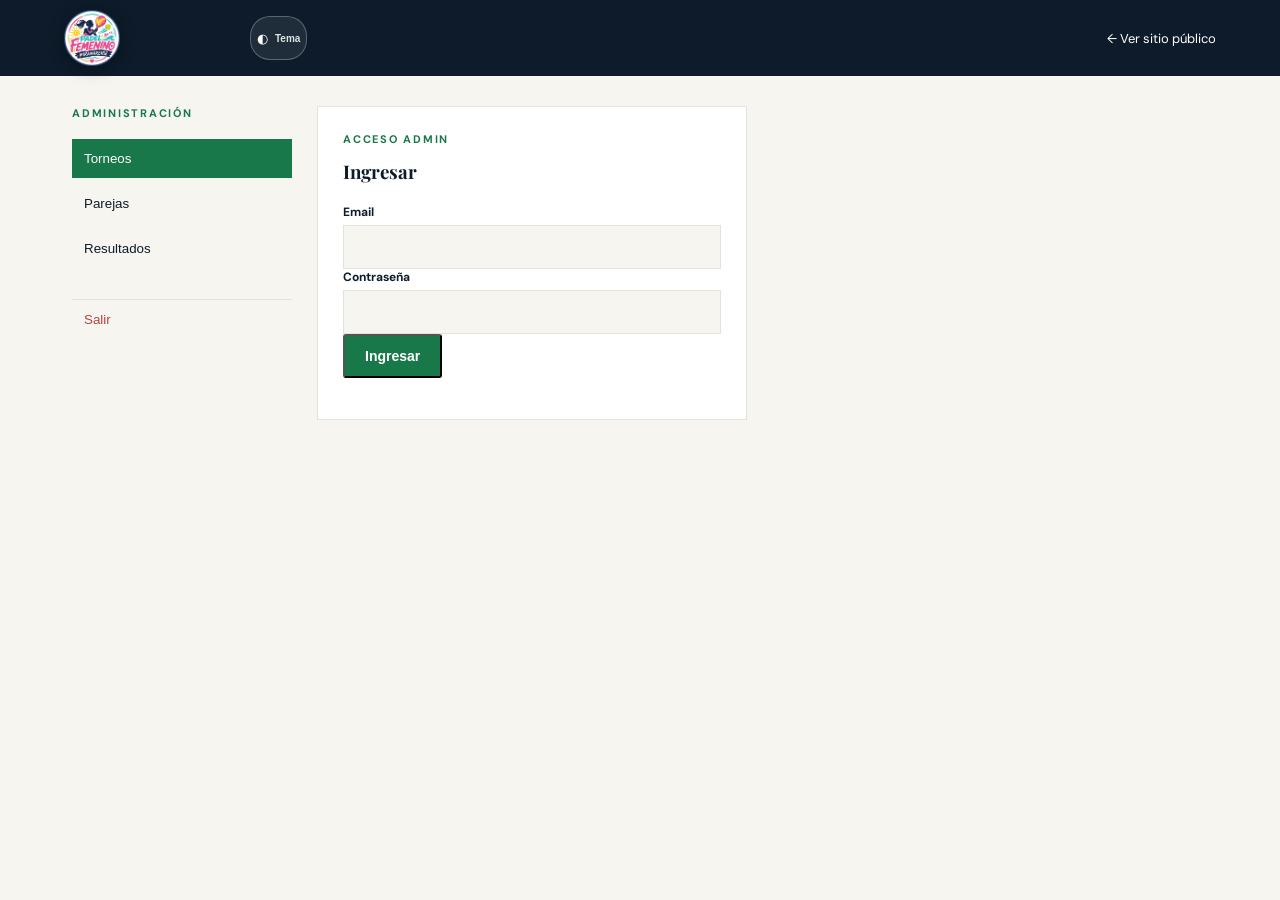
==== admin.html @ 2195b29c "Mejora la agenda mobile y la experiencia de torneos" ====
<!doctype html><html lang="es"><head><meta charset="UTF-8"><meta name="viewport" content="width=device-width,initial-scale=1.0"><title>Admin · Miramar Pádel Femenino</title><link rel="stylesheet" href="styles.css"><link rel="stylesheet" href="admin.css"></head><body class="admin-page"><header class="site-header"><a class="brand" href="index.html"><img class="brand__logo" src="logo-cropped.png" alt="Miramar Pádel Femenino"></a><button id="admin-theme-toggle" class="theme-toggle" type="button" aria-pressed="false" aria-label="Cambiar tema">◐ <span class="theme-label">Tema</span></button><a class="admin-back" href="index.html">← Ver sitio público</a></header><main class="admin-layout"><aside class="admin-sidebar"><p class="kicker">ADMINISTRACIÓN</p><button class="admin-tab active" data-tab="tournaments">Torneos</button><button class="admin-tab" data-tab="pairs">Parejas</button><button class="admin-tab" data-tab="results">Resultados</button><button id="signout" class="admin-signout">Salir</button></aside><section id="admin-app" class="admin-workspace"></section></main><dialog id="result-confirm-dialog" class="result-confirm-dialog" aria-labelledby="result-confirm-title"><h2 id="result-confirm-title">Confirmar resultado</h2><p id="result-confirm-details"></p><form method="dialog"><button class="button button--outline" value="cancel">Volver a editar</button><button class="button button--primary" type="button" data-confirm-result>Confirmar resultado</button></form></dialog><script src="vendor/supabase.js"></script><script src="tournament-engine.js"></script><script src="admin.js"></script></body></html>
---- styles.css ----
@import url('https://fonts.googleapis.com/css2?family=DM+Sans:wght@400;500;600;700&family=Playfair+Display:ital,wght@0,700;0,800;1,700;1,800&display=swap');
@import url('results.css');
@import url('public.css');
:root{--ink:#0d1b2a;--green:#19784a;--green-light:#2ca968;--gold:#d4af37;--cream:#f6f5f0;--paper:#fff;--muted:#64706a;--line:#dfe5dd}*{box-sizing:border-box}html{scroll-behavior:smooth}body{margin:0;background:var(--cream);color:var(--ink);font-family:'DM Sans',sans-serif}.site-header{min-height:76px;padding:0 max(22px,5vw);background:var(--ink);display:flex;align-items:center;gap:36px;color:#fff;position:relative;overflow:hidden}.header__glow{position:absolute;width:480px;height:180px;right:-80px;top:-130px;border-radius:50%;background:#d4af3726;filter:blur(18px)}.brand{color:white;text-decoration:none;display:flex;align-items:center;gap:9px;line-height:.9;font-size:13px;font-weight:600;letter-spacing:.12em;z-index:1}.brand strong{color:var(--gold);font-size:18px;letter-spacing:.06em}.brand__ball{font-size:33px;color:var(--gold);text-shadow:0 0 16px #d4af3777}.main-nav{margin-left:auto;display:flex;gap:25px;z-index:1}.main-nav a,footer a{color:#f5f5ef;text-decoration:none;font-size:14px}.main-nav a:hover{color:var(--gold)}.menu-button{display:none;margin-left:auto;background:none;border:0;color:white;font-size:22px}.hero{max-width:1160px;margin:auto;padding:90px max(22px,5vw) 78px;position:relative;overflow:hidden}.kicker{font-size:11px;font-weight:700;letter-spacing:.16em;color:var(--green);margin:0 0 13px}.hero h1,.section h2,.community h2{font-family:'Playfair Display',serif;font-size:clamp(45px,7vw,82px);line-height:.94;margin:0;letter-spacing:-.045em}.hero h1 em{color:var(--green);font-weight:700}.hero__intro{max-width:445px;color:var(--muted);font-size:17px;line-height:1.6;margin:28px 0}.button{min-height:44px;display:inline-flex;align-items:center;justify-content:center;gap:16px;border-radius:3px;padding:12px 20px;font-weight:700;text-decoration:none;font-size:14px;transition:.2s}.button--primary{background:var(--green);color:white}.button--primary:hover{background:var(--ink);transform:translateY(-2px)}.button--outline{border:1px solid var(--green);color:var(--green)}.button--outline:hover{background:var(--green);color:white}.hero__court{position:absolute;right:-120px;top:55px;width:530px;height:400px;border:2px solid #19784a20;border-radius:50%;transform:rotate(-25deg)}.hero__court span{position:absolute;background:#19784a18}.hero__court span:nth-child(1){height:100%;width:2px;left:50%}.hero__court span:nth-child(2){width:100%;height:2px;top:50%}.hero__court span:nth-child(3){width:65%;height:65%;border:2px solid #19784a18;border-radius:50%;background:none;left:17.5%;top:17.5%}.edition-bar{background:var(--ink);color:white;display:flex;justify-content:center;gap:min(9vw,120px);padding:20px;position:relative}.edition-bar p{margin:0;font-size:14px}.edition-bar span{display:block;color:var(--gold);font-size:10px;letter-spacing:.1em;margin-bottom:5px}.section{max-width:1160px;margin:auto;padding:92px max(22px,5vw)}.section-heading{display:flex;align-items:end;justify-content:space-between;gap:20px;margin-bottom:30px}.section-heading h2,.results-section h2{font-size:43px}.section-heading a{color:var(--green);font-size:14px;font-weight:700}.feature-tournament{background:white;box-shadow:0 4px 22px #0d1b2a0c;border-top:4px solid var(--green);padding:30px;display:grid;grid-template-columns:115px 1fr auto;gap:27px;align-items:center}.feature-tournament__date{display:flex;align-items:center;gap:12px;color:var(--green);border-right:1px solid var(--line)}.feature-tournament__date b{font-family:'Playfair Display',serif;font-size:58px}.feature-tournament__date span{font-size:12px;font-weight:700;line-height:1.3}.tag{font-size:10px;letter-spacing:.1em;font-weight:700;padding:5px 7px}.tag--open{background:#e7f6e9;color:var(--green)}.feature-tournament h3,.news-card h3{font-family:'Playfair Display',serif;font-size:28px;margin:10px 0 7px;letter-spacing:-.02em}.feature-tournament p{color:var(--muted);margin:0}.feature-tournament ul{display:flex;gap:16px;padding:0;margin:16px 0 0;list-style:none;flex-wrap:wrap;font-size:12px;font-weight:600}.feature-tournament li::before{content:'●';color:var(--gold);margin-right:5px}.news-section{padding-top:15px}.news-grid{display:grid;grid-template-columns:1.45fr 1fr 1fr;gap:16px}.news-card{background:white}.news-card__image{height:205px;position:relative}.news-card--lead .news-card__image{height:290px}.image--players{background:linear-gradient(145deg,#163725,#288353 58%,#d4af37);}.image--players span{position:absolute;left:15px;bottom:15px;background:var(--gold);padding:6px 9px;font-size:10px;font-weight:700}.image--court{background:linear-gradient(130deg,#0d1b2a 0 43%,#25a868 43% 51%,#113e29 51%);}.image--sunset{background:linear-gradient(155deg,#d4af37,#ea9b4a 45%,#1a7a4a 46%,#0d1b2a)}.news-card__body{padding:17px}.news-card__body p{font-size:10px;letter-spacing:.08em;color:var(--muted);font-weight:700;margin:0}.news-card h3{font-size:22px;line-height:1.08;margin:10px 0 18px}.news-card a{color:var(--green);font-size:13px;font-weight:700}.results-section{background:var(--ink);max-width:none;color:white;display:grid;grid-template-columns:1fr 1.2fr;gap:60px;padding-left:max(22px,calc((100vw - 1040px)/2));padding-right:max(22px,calc((100vw - 1040px)/2))}.results-section .kicker{color:var(--gold)}.results-section h2{color:white}.results-section>div>p:last-child{color:#b7c2ca}.podium{display:grid;grid-template-columns:1fr 1fr;gap:13px}.podium article{background:#ffffff0d;border:1px solid #ffffff22;padding:20px}.podium span{font-family:'Playfair Display',serif;color:var(--gold);font-size:36px}.podium p{color:#d2d9d2;font-size:12px}.podium h3{font-family:'Playfair Display',serif;font-size:25px;margin:7px 0}.podium small{color:var(--gold);font-weight:700;font-size:10px;letter-spacing:.12em}.community{max-width:1160px;margin:auto;padding:110px max(22px,5vw);text-align:center}.community h2{font-size:52px;margin-bottom:29px}.community .kicker{color:var(--gold)}footer{background:#0a1622;color:#a6b1b8;padding:24px max(22px,5vw);display:flex;justify-content:space-between;font-size:12px}footer a{color:var(--gold)}@media(max-width:720px){.main-nav{display:none}.menu-button{display:block}.hero{padding-top:65px}.hero__court{opacity:.6}.edition-bar{justify-content:flex-start;gap:20px;overflow:auto}.edition-bar p{min-width:145px}.section{padding-top:65px;padding-bottom:65px}.feature-tournament{grid-template-columns:1fr;gap:18px}.feature-tournament__date{border:0}.news-grid,.results-section{grid-template-columns:1fr}.news-card--lead .news-card__image{height:230px}.section-heading{align-items:start;flex-direction:column}.community{padding:80px 22px}.community h2{font-size:43px}footer{gap:12px;flex-wrap:wrap}}
.theme-toggle{background:#ffffff14;border:1px solid #ffffff44;border-radius:20px;color:white;padding:7px 10px;z-index:1;cursor:pointer}.tournament-list{display:grid;gap:16px}.tournament-dialog{width:min(100%,760px);padding:0;border:0;background:var(--cream);color:var(--ink)}.tournament-dialog::backdrop{background:#07111ddd}.tournament-dialog> .kicker,.tournament-dialog>h2{margin-left:25px;margin-right:25px}.tournament-dialog>.kicker{margin-top:38px}.tournament-dialog>h2{font-family:'Playfair Display',serif;font-size:34px;line-height:1;margin-top:0}.dialog__close{position:absolute;right:15px;top:12px;border:0;background:none;font-size:32px;color:var(--ink);cursor:pointer}.detail-pages{display:flex;overflow-x:auto;scroll-snap-type:x mandatory;margin-top:25px}.detail-pages section{min-width:100%;scroll-snap-align:start;padding:25px 25px 40px;border-top:1px solid var(--line)}.detail-pages h3{font-family:'Playfair Display',serif;font-size:27px;margin:10px 0}.detail-pages p{line-height:1.7;color:var(--muted)}.pairs-list{list-style:none;padding:0}.pairs-list li{padding:13px 0;border-bottom:1px solid var(--line)}.pairs-list b{color:var(--green);display:inline-block;width:35px}@media(max-width:720px){.theme-toggle{margin-left:auto}.menu-button{margin-left:0}}
html[data-theme='dark']{--cream:#101b1c;--paper:#182627;--ink:#edf2ed;--muted:#b5c2bb;--line:#30423e}html[data-theme='dark'] .feature-tournament,html[data-theme='dark'] .news-card{background:var(--paper)}html[data-theme='dark'] .tournament-dialog{background:var(--cream)}html[data-theme='dark'] .dialog__close{color:var(--ink)}
.brand__logo{display:block;width:150px;max-height:56px;object-fit:contain;object-position:left center;filter:drop-shadow(0 3px 8px rgba(0,0,0,.35))}@media(max-width:420px){.brand__logo{width:126px;max-height:50px}}
/* Dark theme contrast corrections */
html[data-theme='dark'] .hero,html[data-theme='dark'] .section,html[data-theme='dark'] .community{color:var(--ink)}
html[data-theme='dark'] .feature-tournament,html[data-theme='dark'] .news-card{background:#182627;color:#edf2ed;box-shadow:0 4px 22px #00000040}
html[data-theme='dark'] .feature-tournament h3,html[data-theme='dark'] .news-card h3,html[data-theme='dark'] .feature-tournament li{color:#edf2ed}
html[data-theme='dark'] .feature-tournament p,html[data-theme='dark'] .news-card__body p,html[data-theme='dark'] .detail-pages p{color:#b5c2bb}
html[data-theme='dark'] .news-card a,html[data-theme='dark'] .section-heading a,html[data-theme='dark'] .button--outline{color:#70df9f}
html[data-theme='dark'] .button--outline{border-color:#70df9f}
html[data-theme='dark'] .tag--open{background:#173d2a;color:#91ecb5}
html[data-theme='dark'] .tournament-dialog{background:#101b1c;color:#edf2ed}
html[data-theme='dark'] .tournament-dialog .kicker,html[data-theme='dark'] .detail-pages small{color:#91ecb5}
html[data-theme='dark'] .dialog__close{color:#edf2ed}
html[data-theme='dark'] .pairs-list li{border-color:#30423e;color:#edf2ed}
html[data-theme='dark'] .community .kicker{color:#e8cc6a}
/* Explicit toggle state and high-priority dark contrast */
.theme-toggle{display:flex;align-items:center;gap:5px}.theme-icon{width:24px;height:24px;display:grid;place-items:center;border-radius:50%;color:#aab6b3;transition:.2s}.theme-label{font-size:10px;font-weight:700;margin-left:2px;color:#dce5e0}.theme-toggle[aria-pressed='false'] .theme-icon--sun{background:#f3c84b;color:#182026}.theme-toggle[aria-pressed='true'] .theme-icon--moon{background:#70df9f;color:#10201a}.theme-toggle[aria-pressed='true'] .theme-icon--sun,.theme-toggle[aria-pressed='false'] .theme-icon--moon{opacity:.45}
html[data-theme='dark'] body{background:#101b1c!important;color:#edf2ed!important}html[data-theme='dark'] .feature-tournament,html[data-theme='dark'] .news-card,html[data-theme='dark'] .tournament-dialog{background:#182627!important;color:#edf2ed!important}html[data-theme='dark'] .feature-tournament h3,html[data-theme='dark'] .news-card h3,html[data-theme='dark'] .news-card__body,html[data-theme='dark'] .feature-tournament__content,html[data-theme='dark'] .detail-pages section{color:#edf2ed!important}html[data-theme='dark'] .feature-tournament p,html[data-theme='dark'] .news-card__body p,html[data-theme='dark'] .detail-pages p{color:#b5c2bb!important}html[data-theme='dark'] .section-heading a,html[data-theme='dark'] .news-card a,html[data-theme='dark'] .button--outline{color:#91ecb5!important}
/* Dark mode: dark surfaces only. Keep the structural ink token dark. */
html[data-theme='dark']{--ink:#0d1b2a!important;--cream:#101b1c!important;--paper:#182627!important;--muted:#b5c2bb!important;--line:#30423e!important}
html[data-theme='dark'] body,html[data-theme='dark'] .hero,html[data-theme='dark'] .section,html[data-theme='dark'] .community{background:#101b1c!important;color:#edf2ed!important}
html[data-theme='dark'] .site-header,html[data-theme='dark'] .edition-bar,html[data-theme='dark'] .results-section,html[data-theme='dark'] footer{background:#0d1b2a!important;color:#edf2ed!important}
html[data-theme='dark'] .feature-tournament,html[data-theme='dark'] .news-card,html[data-theme='dark'] .tournament-dialog{background:#182627!important;color:#edf2ed!important}
html[data-theme='dark'] .hero h1,html[data-theme='dark'] .section h2,html[data-theme='dark'] .community h2,html[data-theme='dark'] .feature-tournament h3,html[data-theme='dark'] .news-card h3,html[data-theme='dark'] .detail-pages h3,html[data-theme='dark'] .detail-pages section{color:#edf2ed!important}
html[data-theme='dark'] .hero__intro,html[data-theme='dark'] .feature-tournament p,html[data-theme='dark'] .news-card__body p,html[data-theme='dark'] .detail-pages p{color:#b5c2bb!important}
/* Button variants must always define their own surface; never inherit browser white. */
.button--outline{background:transparent!important}
html[data-theme='dark'] .button--primary{background:#19784a!important;color:#fff!important;border-color:#19784a!important}
html[data-theme='dark'] .button--primary:hover{background:#2ca968!important;color:#07120d!important}
html[data-theme='dark'] .button--outline{background:#0d1b2a!important;color:#91ecb5!important;border-color:#70df9f!important}
html[data-theme='dark'] .button--outline:hover{background:#19784a!important;color:#fff!important;border-color:#19784a!important}
html[data-theme='dark'] .theme-toggle{background:#0d1b2a!important;color:#fff!important;border-color:#49645c!important}
.registration-page{padding:24px 25px 40px}.registration-page h3{font-family:'Playfair Display',serif;font-size:28px;margin:8px 0}.registration-page p{color:var(--muted)}.registration-page form{display:grid;gap:16px}.player-fields{display:grid;grid-template-columns:1fr 1fr;gap:10px;padding:15px;border:1px solid var(--line)}.player-fields h4{grid-column:1/-1;margin:0;color:var(--green)}.player-fields label,.contact-field{font-size:12px;font-weight:700;display:grid;gap:5px}.player-fields input,.contact-field input{min-height:42px;border:1px solid var(--line);padding:9px;background:var(--paper);color:var(--ink)}.contact-field{max-width:310px}@media(max-width:500px){.player-fields{grid-template-columns:1fr}}html[data-theme='dark'] .player-fields input,html[data-theme='dark'] .contact-field input{background:#0d1b2a;color:#edf2ed;border-color:#49645c}
.admin-access{background:transparent;border:1px solid #ffffff55;color:#fff;min-height:36px;padding:7px 11px;cursor:pointer;z-index:1}.admin-dialog{width:min(100%,760px);padding:0;border:0;background:var(--cream);color:var(--ink)}.admin-dialog::backdrop{background:#07111ddd}.admin-close{position:absolute;right:15px;top:12px;border:0;background:none;font-size:30px;color:inherit;cursor:pointer}.admin-screen{padding:32px 25px}.admin-screen h2{font-family:'Playfair Display',serif;font-size:32px;margin:5px 0 22px}.admin-screen form{display:grid;gap:12px}.admin-screen label{display:grid;gap:5px;font-size:12px;font-weight:700}.admin-screen input,.admin-screen textarea{min-height:42px;border:1px solid var(--line);padding:9px;background:var(--paper);color:var(--ink);font:inherit}.admin-form{grid-template-columns:1fr 1fr}.admin-form__wide,.admin-form .button,.admin-message{grid-column:1/-1}.admin-form small{font-weight:400;color:var(--muted)}.admin-message{margin:0;color:#bf3d3d}.admin-screen__head{display:flex;justify-content:space-between;gap:15px;align-items:start}.admin-list{margin-top:30px;border-top:1px solid var(--line);padding-top:18px}.admin-list article{display:flex;justify-content:space-between;gap:15px;padding:13px 0;border-bottom:1px solid var(--line)}.admin-list b,.admin-list span{display:block}.admin-list span{font-size:12px;color:var(--muted);margin-top:4px}.admin-list button{background:transparent;border:1px solid #c54b4b;color:#c54b4b;padding:6px 9px;cursor:pointer;height:34px}@media(max-width:500px){.admin-form{grid-template-columns:1fr}.admin-access{margin-left:auto}}html[data-theme='dark'] .admin-dialog{background:#182627;color:#edf2ed}html[data-theme='dark'] .admin-screen input,html[data-theme='dark'] .admin-screen textarea{background:#0d1b2a;color:#edf2ed;border-color:#49645c}
.admin-page{min-height:100vh}.admin-back{margin-left:auto;color:#fff;text-decoration:none;font-size:13px}.admin-layout{max-width:1180px;margin:auto;display:grid;grid-template-columns:220px 1fr;gap:25px;padding:30px 22px}.admin-sidebar{display:flex;flex-direction:column;gap:6px}.admin-tab,.admin-signout{background:transparent;border:0;text-align:left;padding:12px;cursor:pointer;color:var(--ink)}.admin-tab.active{background:var(--green);color:white}.admin-signout{margin-top:25px;border-top:1px solid var(--line);color:#b94141}.admin-workspace{display:grid;gap:18px}.admin-card{background:var(--paper);padding:25px;border:1px solid var(--line)}.admin-card h1,.admin-card h2{font-family:"Playfair Display",serif;margin:6px 0 20px}.admin-card label{display:grid;gap:5px;font-size:12px;font-weight:700}.admin-card input,.admin-card textarea{padding:10px;border:1px solid var(--line);background:var(--cream);color:var(--ink);font:inherit}.admin-grid{display:grid;grid-template-columns:1fr 1fr;gap:12px}.admin-grid .wide,.admin-grid .button,.form-message{grid-column:1/-1}.admin-row{display:flex;justify-content:space-between;padding:12px 0;border-top:1px solid var(--line)}.admin-row b,.admin-row span{display:block}.admin-row span{font-size:12px;color:var(--muted)}.admin-row button{border:1px solid #b94141;background:transparent;color:#b94141;height:34px}.login-card{max-width:430px}@media(max-width:700px){.admin-layout{grid-template-columns:1fr;padding:18px}.admin-sidebar{flex-direction:row;overflow:auto}.admin-tab{white-space:nowrap}.admin-signout{margin:0}.admin-grid{grid-template-columns:1fr}}html[data-theme="dark"] .admin-card{background:#182627;color:#edf2ed}html[data-theme="dark"] .admin-tab{color:#edf2ed}html[data-theme="dark"] .admin-card input,html[data-theme="dark"] .admin-card textarea{background:#0d1b2a;color:#edf2ed}
.site-header{min-height:68px;gap:8px;overflow:visible;padding:0 16px}.brand{min-width:0}.brand__logo{width:126px;max-height:48px}.admin-access,.theme-toggle,.menu-button{min-width:44px;min-height:44px;display:inline-flex;align-items:center;justify-content:center}.admin-access{font-size:12px;padding:8px}.theme-toggle{padding:6px}.theme-label{display:none}.menu-button{margin-left:0;background:transparent;border:1px solid #ffffff55;border-radius:50%;color:#fff;font-size:24px;line-height:1;z-index:3}.main-nav{display:none}.main-nav.is-open{position:absolute;z-index:2;top:calc(100% + 8px);left:12px;right:12px;display:grid;gap:4px;padding:10px;background:var(--ink);border:1px solid #ffffff33;box-shadow:0 12px 30px #0007}.main-nav.is-open a{display:flex;align-items:center;min-height:44px;padding:0 12px;border-radius:4px;font-size:16px}.main-nav.is-open a:focus-visible,.main-nav.is-open a:hover{background:#ffffff18;color:var(--gold)}.hero{padding:56px 22px 52px}.hero h1,.section h2,.community h2{font-size:clamp(2.7rem,13vw,4rem)}.hero__intro{font-size:16px}.hero__court{opacity:.36;right:-255px;top:0}.edition-bar{justify-content:flex-start;gap:18px;overflow-x:auto;padding:18px 22px;scroll-snap-type:x mandatory}.edition-bar p{min-width:150px;scroll-snap-align:start}.section{padding:56px 22px}.section-heading{align-items:flex-start;flex-direction:column;margin-bottom:24px}.feature-tournament{grid-template-columns:1fr;gap:16px;padding:22px}.feature-tournament__date{border:0}.feature-tournament .button{width:100%}.news-grid,.results-section{grid-template-columns:1fr}.results-section{gap:32px;padding:56px 22px}.community{padding:64px 22px}.community .button{width:100%}footer{gap:12px;flex-direction:column;padding:24px 22px}.player-fields{grid-template-columns:1fr}.player-fields input,.contact-field input,.admin-screen input,.admin-screen textarea,.admin-card input,.admin-card select,.admin-card textarea{min-height:44px;font-size:16px}button:focus-visible,a:focus-visible,input:focus-visible,select:focus-visible,textarea:focus-visible{outline:3px solid var(--gold);outline-offset:3px}
@media (min-width:721px){.site-header{min-height:76px;padding:0 max(22px,5vw);gap:36px}.brand__logo{width:150px;max-height:56px}.main-nav{display:flex;margin-left:auto;gap:25px}.menu-button{display:none}.theme-label{display:inline}.hero{padding:90px max(22px,5vw) 78px}.edition-bar{justify-content:center}.section{padding:92px max(22px,5vw)}.section-heading{align-items:end;flex-direction:row}.feature-tournament{grid-template-columns:115px 1fr auto;gap:27px;padding:30px}.feature-tournament__date{border-right:1px solid var(--line)}.feature-tournament .button{width:auto}.news-grid{grid-template-columns:1.45fr 1fr 1fr}.results-section{grid-template-columns:1fr 1.2fr;padding-left:max(22px,calc((100vw - 1040px)/2));padding-right:max(22px,calc((100vw - 1040px)/2))}.community{padding:110px max(22px,5vw)}.community .button{width:auto}footer{flex-direction:row;padding:24px max(22px,5vw)}}
---- admin.css ----
@media (max-width:700px){
  .admin-sidebar{display:grid;grid-template-columns:repeat(3,minmax(0,1fr)) auto;align-items:center;gap:4px;overflow:visible}
  .admin-sidebar>.kicker{display:none}
  .admin-tab{min-height:44px;padding:10px 6px;font-size:12px;white-space:nowrap;text-align:center}
  .admin-signout{min-height:44px;margin:0 0 0 auto;padding:10px 8px;border-top:0;white-space:nowrap;justify-self:end}
}
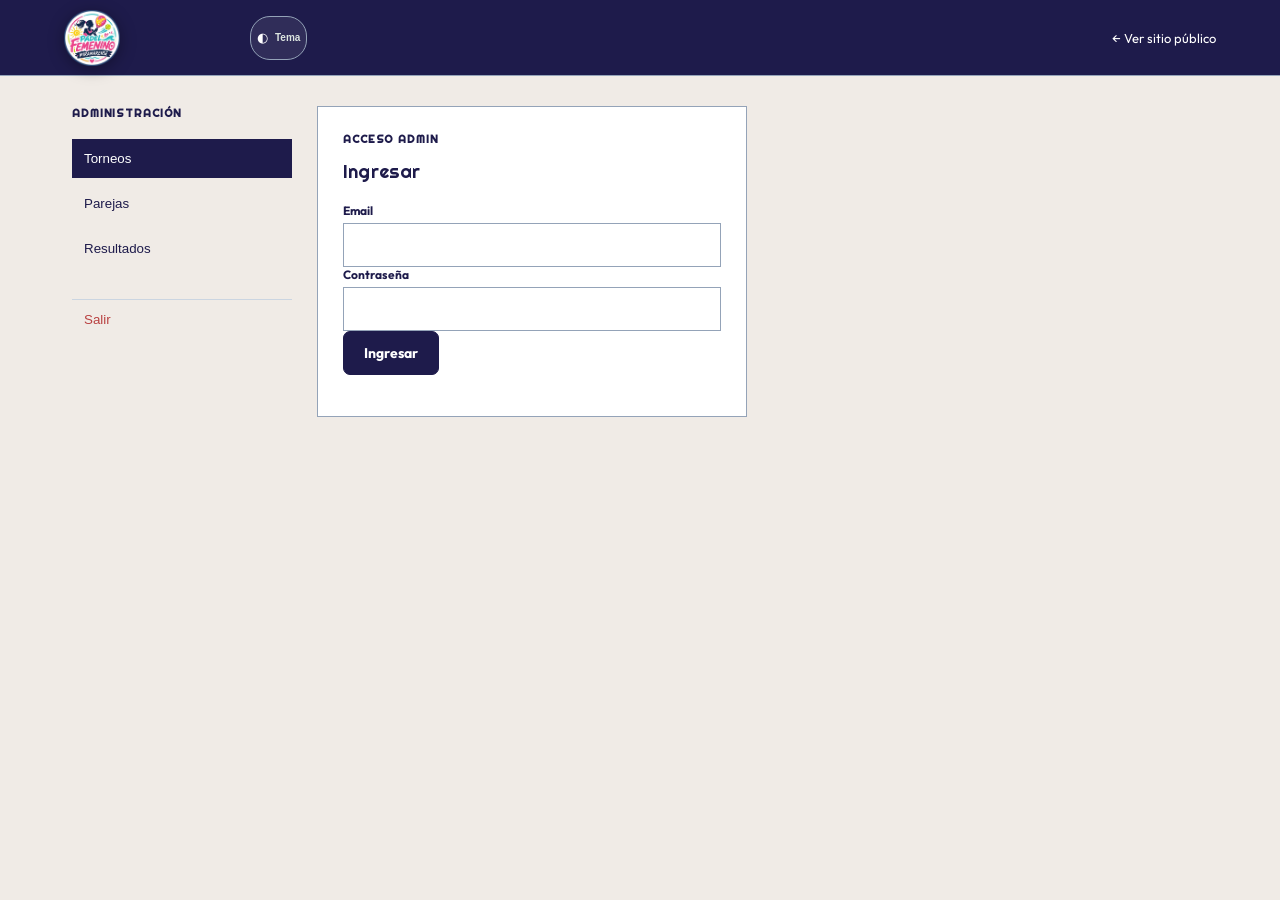
==== commit c697ff79: "Aplica tema retro y formato de diferencias" ====
--- a/admin.html
+++ b/admin.html
@@ -1 +1 @@
-<!doctype html><html lang="es"><head><meta charset="UTF-8"><meta name="viewport" content="width=device-width,initial-scale=1.0"><title>Admin · Miramar Pádel Femenino</title><link rel="stylesheet" href="styles.css"><link rel="stylesheet" href="admin.css"></head><body class="admin-page"><header class="site-header"><a class="brand" href="index.html"><img class="brand__logo" src="logo-cropped.png" alt="Miramar Pádel Femenino"></a><button id="admin-theme-toggle" class="theme-toggle" type="button" aria-pressed="false" aria-label="Cambiar tema">◐ <span class="theme-label">Tema</span></button><a class="admin-back" href="index.html">← Ver sitio público</a></header><main class="admin-layout"><aside class="admin-sidebar"><p class="kicker">ADMINISTRACIÓN</p><button class="admin-tab active" data-tab="tournaments">Torneos</button><button class="admin-tab" data-tab="pairs">Parejas</button><button class="admin-tab" data-tab="results">Resultados</button><button id="signout" class="admin-signout">Salir</button></aside><section id="admin-app" class="admin-workspace"></section></main><dialog id="result-confirm-dialog" class="result-confirm-dialog" aria-labelledby="result-confirm-title"><h2 id="result-confirm-title">Confirmar resultado</h2><p id="result-confirm-details"></p><form method="dialog"><button class="button button--outline" value="cancel">Volver a editar</button><button class="button button--primary" type="button" data-confirm-result>Confirmar resultado</button></form></dialog><script src="vendor/supabase.js"></script><script src="tournament-engine.js"></script><script src="admin.js"></script></body></html>
+<!doctype html><html lang="es"><head><meta charset="UTF-8"><meta name="viewport" content="width=device-width,initial-scale=1.0"><title>Admin · Miramar Pádel Femenino</title><link rel="preconnect" href="https://fonts.googleapis.com"><link rel="preconnect" href="https://fonts.gstatic.com" crossorigin><link href="https://fonts.googleapis.com/css2?family=Outfit:wght@400;500;600;700&family=Righteous&display=swap" rel="stylesheet"><script>!function(){try{var t=localStorage.getItem('theme');document.documentElement.dataset.theme=t||(matchMedia('(prefers-color-scheme: dark)').matches?'dark':'light')}catch(e){document.documentElement.dataset.theme='light'}}()</script><link rel="stylesheet" href="styles.css"><link rel="stylesheet" href="admin.css"><link rel="stylesheet" href="retro-theme.css"></head><body class="admin-page"><header class="site-header"><a class="brand" href="index.html"><img class="brand__logo" src="logo-cropped.png" alt="Miramar Pádel Femenino"></a><button id="admin-theme-toggle" class="theme-toggle" type="button" aria-pressed="false" aria-label="Cambiar tema">◐ <span class="theme-label">Tema</span></button><a class="admin-back" href="index.html">← Ver sitio público</a></header><main class="admin-layout"><aside class="admin-sidebar"><p class="kicker">ADMINISTRACIÓN</p><button class="admin-tab active" data-tab="tournaments">Torneos</button><button class="admin-tab" data-tab="pairs">Parejas</button><button class="admin-tab" data-tab="results">Resultados</button><button id="signout" class="admin-signout">Salir</button></aside><section id="admin-app" class="admin-workspace"></section></main><dialog id="result-confirm-dialog" class="result-confirm-dialog" aria-labelledby="result-confirm-title"><h2 id="result-confirm-title">Confirmar resultado</h2><p id="result-confirm-details"></p><form method="dialog"><button class="button button--outline" value="cancel">Volver a editar</button><button class="button button--primary" type="button" data-confirm-result>Confirmar resultado</button></form></dialog><script src="vendor/supabase.js"></script><script src="tournament-engine.js"></script><script src="admin.js"></script></body></html>
--- a/retro-theme.css
+++ b/retro-theme.css
@@ -0,0 +1,12 @@
+:root{--bg-app:#F0EBE6;--bg-surface:#FFFFFF;--border-strong:#94A3B8;--border-soft:#CBD5E1;--text-primary:#1E1B4B;--text-secondary:#64748B;--primary:#1E1B4B;--primary-contrast:#FFFFFF;--accent:#E11D48;--accent-contrast:#FFFFFF;--th-bg:#1E1B4B;--th-text:#FFFFFF;--table-zebra:#F8FAFC;--bubble-bg:#FAF5FF;--bubble-border:#1E1B4B;--ink:var(--text-primary);--cream:var(--bg-app);--paper:var(--bg-surface);--muted:var(--text-secondary);--line:var(--border-soft);--green:var(--primary);--green-light:#312E81;--gold:var(--accent)}
+html[data-theme='dark']{--bg-app:#0B0813;--bg-surface:#161126;--border-strong:#4338CA;--border-soft:#2D234D;--text-primary:#F8FAFC;--text-secondary:#94A3B8;--primary:#00F0FF;--primary-contrast:#0B0813;--accent:#FF007F;--accent-contrast:#FFFFFF;--th-bg:#241B40;--th-text:#F8FAFC;--table-zebra:#0F0B1C;--bubble-bg:#1C1533;--bubble-border:#00F0FF;--ink:var(--text-primary)!important;--cream:var(--bg-app)!important;--paper:var(--bg-surface)!important;--muted:var(--text-secondary)!important;--line:var(--border-soft)!important;--green:var(--primary)!important;--green-light:#8B5CF6!important;--gold:var(--accent)!important}
+*{border-color:var(--border-soft)}body{background:var(--bg-app)!important;color:var(--text-primary)!important;font-family:'Outfit',sans-serif!important}.site-header,footer{background:#1E1B4B!important}.site-header{border-bottom:1.5px solid var(--border-strong)}html[data-theme='dark'] .site-header,html[data-theme='dark'] footer{background:#0B0813!important}
+h1,h2,h3,.section h2,.community h2,.tournament-card__top strong,.tournament-dialog>h2,.admin-card h2,.result-confirm-dialog h2{font-family:'Righteous',cursive!important;font-weight:400!important;letter-spacing:.01em}.kicker,.card-status,.tag,th,.tournament-home-section>h3{font-family:'Righteous',cursive!important;letter-spacing:.08em}
+.button{min-height:44px;border:1.5px solid var(--primary);border-radius:7px;font-family:'Outfit',sans-serif;font-weight:700}.button--primary,.button--primary:hover{background:var(--primary)!important;border-color:var(--primary)!important;color:var(--primary-contrast)!important}.button--outline{background:transparent!important;border-color:var(--primary)!important;color:var(--primary)!important}.button--outline:hover{background:var(--primary)!important;color:var(--primary-contrast)!important}.theme-toggle,.menu-button{border-color:var(--border-strong)!important}
+.tournament-card{background:var(--bg-surface)!important;border:1.5px solid var(--border-strong)!important;border-left:5px solid var(--accent)!important;box-shadow:4px 4px 0 color-mix(in srgb,var(--primary) 18%,transparent)!important}.tournament-card>button{color:var(--text-primary)!important}.tournament-card__meta{color:var(--text-secondary)!important}.card-status{margin:0!important;background:var(--accent)!important;color:var(--accent-contrast)!important;border-radius:4px!important;text-transform:uppercase}.tournament-home-section>h3,.kicker{color:var(--primary)!important}
+.tournament-dialog,.admin-card,.result-confirm-dialog,.public-fixture-group,.public-result-group,.public-playoff-round,.match-results li,.completed-match,.match-result-form{background:var(--bg-surface)!important;color:var(--text-primary)!important;border-color:var(--border-strong)!important}.tournament-dialog,.result-confirm-dialog{border:1.5px solid var(--border-strong)!important}.detail-pages section{border-color:var(--border-soft)!important}.detail-pages p,.fixture-results p,.match-results__teams b{color:var(--text-secondary)!important}
+.public-table-wrap,.admin-card .table-wrap,.table-wrap{border:1.5px solid var(--border-strong)!important;border-radius:8px!important;background:var(--bg-surface)!important}.public-table-wrap table,.admin-card .table-wrap table,.table-wrap table{color:var(--text-primary)!important;font-variant-numeric:tabular-nums}.public-table-wrap th,.admin-card .table-wrap th,.table-wrap th{background:var(--th-bg)!important;color:var(--th-text)!important;border-bottom:1.5px solid var(--border-strong)!important;font-family:'Righteous',cursive!important}.public-table-wrap td,.admin-card .table-wrap td,.table-wrap td{border-color:var(--border-soft)!important;font-variant-numeric:tabular-nums}.public-table-wrap tbody tr:nth-child(even),.admin-card .table-wrap tbody tr:nth-child(even),.table-wrap tbody tr:nth-child(even){background:var(--table-zebra)!important}.public-table-wrap tbody tr:nth-child(odd),.admin-card .table-wrap tbody tr:nth-child(odd),.table-wrap tbody tr:nth-child(odd){background:var(--bg-surface)!important}
+.match-results strong,.match-set--won{background:color-mix(in srgb,var(--primary) 18%,var(--bg-surface))!important;color:var(--text-primary)!important;font-variant-numeric:tabular-nums}.match-set--lost{background:color-mix(in srgb,var(--accent) 18%,var(--bg-surface))!important;color:var(--text-primary)!important;font-variant-numeric:tabular-nums}.set-score select,.admin-card input,.admin-card select,.admin-card textarea{background:var(--bg-surface)!important;color:var(--text-primary)!important;border:1.5px solid var(--border-strong)!important}
+/* Soporte listo para hilos/comentarios presentes o futuros. */
+.forum-thread,.forum-comment,.comment,.forum-message{background:var(--bubble-bg);border:1.5px solid var(--bubble-border);border-radius:10px;color:var(--text-primary);font-family:'Outfit',sans-serif}.forum-thread__author,.forum-comment__author,.comment__author{font-family:'Righteous',cursive}.forum-avatar,.comment-avatar{border:2px solid var(--accent)}
+button:focus-visible,a:focus-visible,input:focus-visible,select:focus-visible,textarea:focus-visible,summary:focus-visible{outline:3px solid var(--accent)!important;outline-offset:3px}
